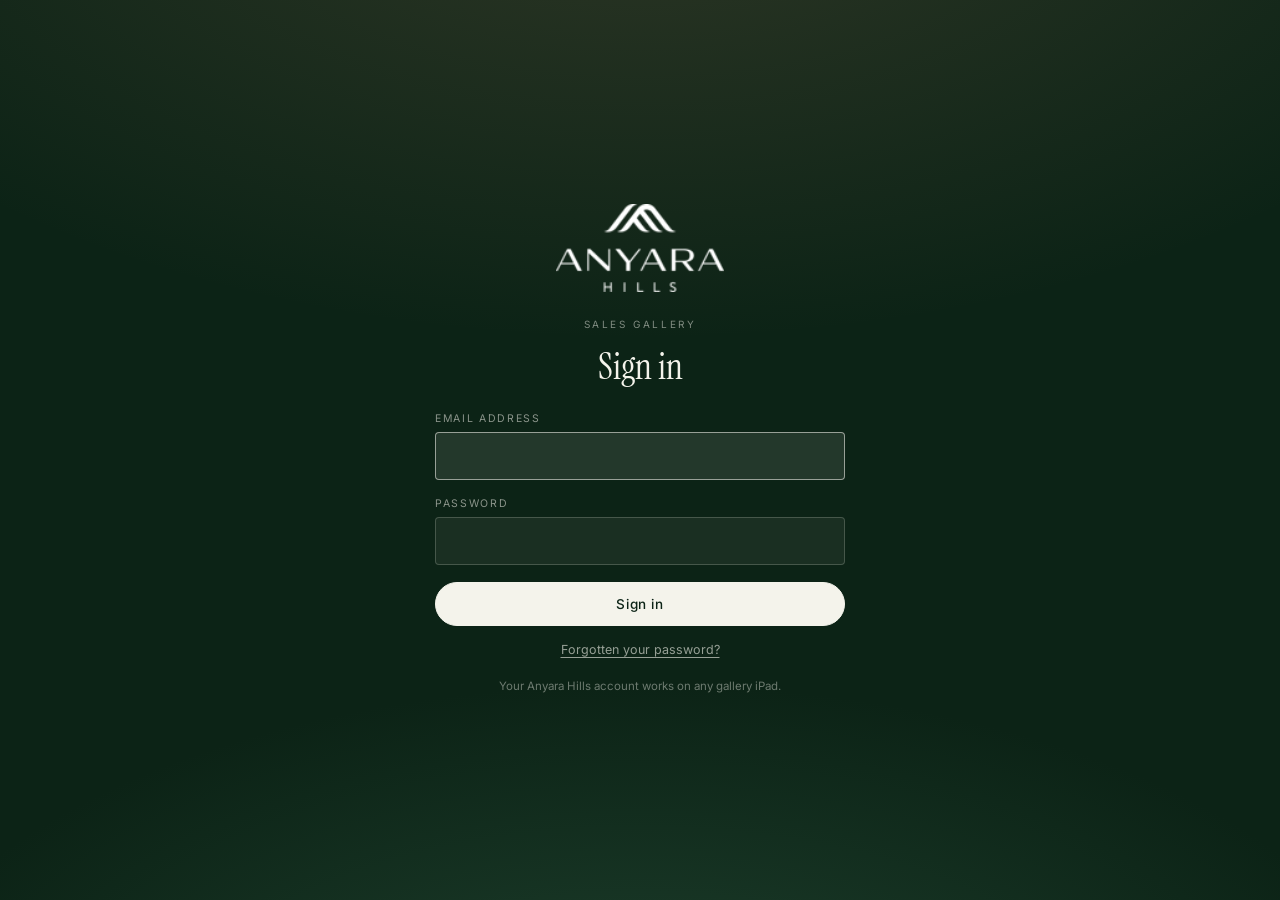
==== index.html @ 77718810 "Show which build an iPad is running, and make update checks bypass cache Diagnosing "the change didn" ====
<!DOCTYPE html>
<html lang="en">
<head>
<meta charset="utf-8">
<meta name="viewport" content="width=device-width, initial-scale=1, viewport-fit=cover, maximum-scale=1, user-scalable=no">
<title>Anyara Hills — Sales Proposal</title>
<meta name="apple-mobile-web-app-capable" content="yes">
<meta name="apple-mobile-web-app-status-bar-style" content="black-translucent">
<meta name="apple-mobile-web-app-title" content="Anyara Hills">
<meta name="theme-color" content="#0c2316">
<link rel="manifest" href="manifest.webmanifest">
<link rel="apple-touch-icon" href="assets/icon-180.png">
<link rel="preconnect" href="https://fonts.googleapis.com">
<link rel="preconnect" href="https://fonts.gstatic.com" crossorigin>
<link rel="stylesheet" href="https://fonts.googleapis.com/css2?family=Instrument+Serif:ital@0;1&family=Inter:wght@300;400;500;600;700&display=swap">
<link rel="stylesheet" href="styles.css">
</head>
<body>

<!-- ============ SIGN-IN GATE ============ -->
<div class="gate" id="gate" hidden>
  <div class="gate-wash"></div>

  <form class="gate-card" id="gateSignIn" novalidate>
    <img src="assets/logo-black.png" alt="Anyara Hills" class="gate-logo">
    <p class="gate-kicker">Sales Gallery</p>
    <h1 class="gate-title">Sign in</h1>
    <label>Email address
      <input type="email" id="gEmail" autocomplete="username" inputmode="email"
             autocapitalize="none" spellcheck="false" required>
    </label>
    <label>Password
      <input type="password" id="gPass" autocomplete="current-password" required>
    </label>
    <p class="gate-err" id="gErr" hidden></p>
    <p class="gate-note" id="gNote" hidden></p>
    <button class="btn btn-primary gate-btn" type="submit" id="gSubmit">Sign in</button>
    <button type="button" class="gate-link" id="gForgot" hidden>Forgot your password?</button>
    <p class="gate-fine" id="gateModeHint">First time on this iPad? Sign in with the default password
    your sales manager gave you — you'll be asked to set your own straight away.</p>
  </form>

  <form class="gate-card" id="gateChange" hidden novalidate>
    <img src="assets/logo-black.png" alt="Anyara Hills" class="gate-logo">
    <p class="gate-kicker">Sales Gallery</p>
    <h1 class="gate-title">Choose a password</h1>
    <p class="gate-lede" id="gChangeLede">Set your own before you continue.</p>
    <label>New password
      <input type="password" id="gNew" autocomplete="new-password" required>
    </label>
    <label>Confirm new password
      <input type="password" id="gConfirm" autocomplete="new-password" required>
    </label>
    <p class="gate-err" id="gChangeErr" hidden></p>
    <button class="btn btn-primary gate-btn" type="submit" id="gChangeSubmit">Save and continue</button>
    <p class="gate-fine">At least 8 characters, mixing two of: lower case, upper case, numbers,
    symbols. Not the default, not a common password, and not built from your email address.</p>
  </form>
</div>

<div id="app">

  <!-- ============ NAV RAIL ============ -->
  <nav id="rail" aria-label="Sections">
    <div class="rail-mark">
      <img src="assets/logo-black.png" alt="Anyara Hills" class="rail-logo">
    </div>
    <div class="rail-items" id="railItems"></div>
    <button class="rail-session" id="btnSession">Session</button>
  </nav>

  <!-- ============ STAGE ============ -->
  <main id="stage">

    <!-- ---------- COVER ---------- -->
    <section class="scene cover" data-scene="cover">
      <div class="cover-wash"></div>
      <div class="cover-inner">
        <img src="assets/logo-black.png" alt="Anyara Hills" class="cover-logo">
        <p class="cover-tag">For Those Who Live The Extraordinary</p>
        <div class="cover-rule"></div>
        <p class="cover-sub">A private hillside address shaped by nature,<br>architecture and refined long-term living.</p>

        <div class="cover-guest" id="coverGuest" hidden>
          <span class="cover-guest-label">Prepared for</span>
          <span class="cover-guest-name" id="coverGuestName"></span>
          <span class="cover-guest-meta" id="coverGuestMeta"></span>
        </div>

        <button class="btn btn-primary cover-cta" data-goto="estate">Begin the Presentation</button>
        <button class="btn btn-ghost cover-alt" id="btnOpenSession">Set up this visit</button>
      </div>
      <div class="cover-foot">KHK Land · Goldhill Fortune Sdn Bhd</div>
    </section>

    <!-- ---------- THE ESTATE ---------- -->
    <section class="scene" data-scene="estate">
      <header class="scene-head">
        <span class="eyebrow">01 — The Estate</span>
        <h1>Anyar <span class="amp">+</span> Ara</h1>
        <p class="lede">The union of <em>new</em> and <em>see</em> in Malay. A luxury homestead with a modern
        approach to countryside living — an authentic refuge, made only for the refined.</p>
      </header>
      <div class="scene-body">
        <div class="stat-row">
          <div class="stat"><span class="stat-n">584</span><span class="stat-l">acres of freehold masterplan</span></div>
          <div class="stat"><span class="stat-n">428</span><span class="stat-l">individually-titled one-acre lots</span></div>
          <div class="stat"><span class="stat-n">70<i>%</i></span><span class="stat-l">open space and greenery</span></div>
          <div class="stat"><span class="stat-n">35</span><span class="stat-l">acres of private lakes, parkland and open space</span></div>
        </div>
        <div class="split">
          <div class="panel">
            <h3>Set against 230 million years</h3>
            <p>Anyara Hills rests in the foothills of Banjaran Titiwangsa — a 230-million-year-old range
            beside the world's third-oldest rainforest. The land was formerly a palm oil plantation,
            now returned to a masterplanned private estate.</p>
            <ul class="ticks">
              <li>Private lakes and waterbodies across the estate</li>
              <li>8.2 km jogging track through the parkways</li>
              <li><strong>Street and garden lighting</strong> along every parkway, jogging path
                  and garden — the estate stays lit and walkable after dark</li>
            </ul>
          </div>
          <div class="panel panel-quote">
            <blockquote>Buyers become founding members of Malaysia's most exclusive private estate network,
            where ownership delivers land, lifestyle, and influential relationships.</blockquote>
            <cite>The Anyara Founders Circle</cite>
          </div>
        </div>
      </div>
    </section>

    <!-- ---------- LOCATION ---------- -->
    <section class="scene" data-scene="location">
      <header class="scene-head">
        <span class="eyebrow">02 — Location &amp; Access</span>
        <h1>Twenty minutes from the city.<br>An age away from it.</h1>
        <p class="lede">Jalan Sungai Lalang, Semenyih — Sungai Long East. About 30 km from KLCC,
        reached via the SILK Highway, EKVE and the new Bypass Road.</p>
      </header>
      <div class="scene-body">
        <div class="timeline timeline-single">
          <div class="tl-item tl-item-future">
            <span class="tl-k">From 2028</span>
            <span class="tl-v">~20 min</span>
            <span class="tl-d">to KLCC, once the 4.2 km Bypass Road opens</span>
          </div>
        </div>
        <div class="panel panel-note">
          <h3>The New Bypass Road</h3>
          <p>A 4.2 km link approved by the authorities and constructed by our own Group. The interchange
          from the SILK Highway sits just after the Sungai Long toll, near the Twin Palm project when
          approaching from Cheras. Estimated completion: end of 2028.</p>
        </div>
        <h3 class="sec-h">Within the vicinity</h3>
        <div class="amenity-grid">
          <div class="amenity">
            <span class="am-k">Healthcare</span>
            <ul class="near">
              <li>Sungai Long Specialist Hospital<em>19 min</em></li>
              <li>KPJ Kajang Specialist Hospital<em>20 min</em></li>
              <li>Columbia Asia Hospital Cheras<em>25 min</em></li>
            </ul>
          </div>
          <div class="amenity">
            <span class="am-k">Education</span>
            <ul class="near">
              <li>University of Nottingham Malaysia<em>15 min</em></li>
              <li>UTAR Sungai Long<em>20 min</em></li>
              <li>Tenby International School<em>21 min</em></li>
              <li>Rafflesia International &amp; Private School<em>43 min</em></li>
            </ul>
          </div>
          <div class="amenity">
            <span class="am-k">Recreation</span>
            <ul class="near">
              <li>Saujana Impian Golf &amp; Country Club<em>17 min</em></li>
              <li>Kajang Hill Golf Club<em>18 min</em></li>
              <li>Broga Hill<em>20–24 min</em></li>
            </ul>
          </div>
          <div class="amenity">
            <span class="am-k">Retail</span>
            <ul class="near">
              <li>Lotus's Semenyih<em>18 min</em></li>
              <li>Setia EcoHill Walk<em>20 min</em></li>
              <li>AEON Mall Cheras Selatan<em>24 min</em></li>
            </ul>
          </div>
        </div>
        <p class="fine">Drive times are estimates from the estate gate on current routes. Several
        improve once the Bypass Road opens — Saujana Impian and KPJ Kajang by about six minutes each.</p>
      </div>
    </section>

    <!-- ---------- THE LAND ---------- -->
    <section class="scene" data-scene="land">
      <header class="scene-head">
        <span class="eyebrow">03 — The Land</span>
        <h1>One acre. Freehold.<br>Individual title.</h1>
        <p class="lede">428 lots across 584 acres — 224 in Phases 1 and 2, 104 in Phase 3 and 100 in
        Phase 4. Freehold agricultural land held under individual title — the rarest form of ownership
        at this scale near Kuala Lumpur.</p>
      </header>
      <div class="scene-body">
        <div class="split">
          <div class="panel">
            <h3>What you may build</h3>
            <p>Under the National Land Code, an agricultural title permits building on up to
            <strong>20% of the land footprint</strong>.</p>
            <div class="calc-line">
              <span>43,560 sf</span><i>×</i><span>20%</span><i>=</i><strong>8,712 sf</strong>
            </div>
            <p class="fine">Buildable footprint on a standard one-acre lot.</p>
            <ul class="ticks">
              <li>Limited to one acre per individual name, or held in a company name</li>
              <li>Title may not be converted from Agricultural to Residential, as stated in the SPA</li>
              <li>Quit rent and assessment on agricultural land are substantially lower than residential</li>
            </ul>
          </div>
          <div class="panel">
            <h3>Infrastructure, ready</h3>
            <dl class="deflist">
              <dt>Electricity</dt><dd>Ready for connection from the feeder pillar. Apply to TNB for connection and meter — up to 100A 3-phase.</dd>
              <dt>Water</dt><dd>Ready for connection. Apply to Air Selangor for the meter.</dd>
              <dt>Sewerage</dt><dd>Purchaser installs their own septic tank.</dd>
              <dt>Roads &amp; drainage</dt><dd>Constructed by the Developer.</dd>
              <dt>Lighting</dt><dd>Street and garden lighting along parkways and jogging paths, installed by the Developer.</dd>
            </dl>
            <p class="fine">The land is naturally stable and required no soil treatment before
            building — a hillside that was sound to begin with.</p>
          </div>
        </div>
      </div>
    </section>

    <!-- ---------- SECURITY ---------- -->
    <section class="scene" data-scene="security">
      <header class="scene-head">
        <span class="eyebrow">04 — Security</span>
        <h1>Privacy, engineered.</h1>
        <p class="lede">Designed by GDSS Systems Sdn Bhd — consultants to Malaysia's first gated community,
        Sierramas, and to Desa Park City. GDSS has twice been appointed to upgrade KLCC car park and
        common area security.</p>
      </header>
      <div class="scene-body">
        <div class="feature-grid">
          <div class="feature"><span class="f-n">12 ft</span><p>Double security wall with electric fencing</p></div>
          <div class="feature"><span class="f-n">200+</span><p>CCTV cameras across the estate</p></div>
          <div class="feature"><span class="f-n">24 / 7</span><p>Armed guards at the main entrance, and patrolling</p></div>
          <div class="feature"><span class="f-n">3 + 1</span><p>A guardhouse for each phase, plus the main guardhouse</p></div>
          <div class="feature"><span class="f-n">Drone</span><p>Autonomous drone patrolling system</p></div>
          <div class="feature"><span class="f-n">VMS</span><p>Visitor management system, with QR verification at the gate</p></div>
        </div>
      </div>
    </section>

    <!-- ---------- LIFESTYLE HUB ---------- -->
    <section class="scene" data-scene="lifestyle">
      <header class="scene-head">
        <span class="eyebrow">05 — The Anyara Lifestyle Hub</span>
        <h1>Ten acres, at the centre of it.</h1>
        <p class="lede">A commercial lifestyle hub with a natural hot spring spa, restaurant and café,
        residents' lounge, event hall, gym, pools, a tennis court, a pickleball court and a children's
        playground. Estimated completion: end of 2027.</p>
      </header>
      <div class="scene-body">
        <div class="split">
          <div class="panel panel-accent">
            <h3>Exclusive to owners</h3>
            <ul class="ticks">
              <li>Residents' Lounge</li>
              <li>Meeting Room</li>
              <li>Games Room</li>
              <li>Reading Room</li>
            </ul>
          </div>
          <div class="panel">
            <h3>Shared with owners' guests</h3>
            <ul class="ticks">
              <li>Swimming Pool</li>
              <li>Kids' Pool</li>
              <li>Gym</li>
              <li>Tennis Court</li>
              <li>Pickleball Court</li>
              <li>Children's Playground</li>
            </ul>
            <p class="fine">The restaurant, wellness centre and event hall are open to owners'
            guests. The residents' lounge remains exclusive to owners.</p>
          </div>
        </div>
        <h3 class="sec-h">Bespoke services</h3>
        <div class="chip-row">
          <span class="chip">Private butler</span>
          <span class="chip">Chauffeur</span>
          <span class="chip">Private chef</span>
          <span class="chip">Housekeeping</span>
          <span class="chip">Gardening craftsmen</span>
          <span class="chip">Vellfire shuttle</span>
          <span class="chip">Natural hot spring spa</span>
          <span class="chip">Private helipad</span>
          <span class="chip">Spa pavilion</span>
        </div>
      </div>
    </section>

    <!-- ---------- OWNERSHIP ---------- -->
    <section class="scene" data-scene="ownership">
      <header class="scene-head">
        <span class="eyebrow">06 — Ownership</span>
        <h1>What ownership involves.</h1>
        <p class="lede">Clear, stated terms — the questions guests ask most often, answered plainly.</p>
      </header>
      <div class="scene-body">
        <div class="own-grid">
          <div class="own"><span class="own-k">Maintenance fee</span><span class="own-v">≈ RM 0.046 psf</span><p>Charged on lot size. Covers common-area landscaping, roads, drainage, street lighting, the lake, perimeter wall and security services.</p></div>
          <div class="own"><span class="own-k">Operator charge</span><span class="own-v">≈ RM 500 / month</span><p>For The Anyara Lifestyle Hub, payable monthly to the Developer.</p></div>
          <div class="own"><span class="own-k">Quit rent &amp; assessment</span><span class="own-v">&lt; RM 15,000</span><p>Total currently paid across the full 584 acres — agricultural rates sit far below residential.</p></div>
          <div class="own"><span class="own-k">Completion</span><span class="own-v">24 – 36 months</span><p>Expected completion and handover, as per the Sale and Purchase Agreement.</p></div>
        </div>
        <div class="panel panel-note">
          <h3>After sales, we stay involved</h3>
          <p>The Developer assists purchasers with the design, submission and construction of their dwelling;
          with the design, planting and maintenance of their farm or garden; and with housekeeping and butler
          services along the lines set out in the sales kit.</p>
        </div>
      </div>
    </section>

    <!-- ---------- DISCOVERY ---------- -->
    <section class="scene scene-tool" data-scene="discovery">
      <header class="scene-head">
        <span class="eyebrow">Advisor tool</span>
        <h1>Conversation</h1>
        <p class="lede">Pick one or two questions per stage. After they answer, go deeper before you move on.</p>
      </header>
      <div class="scene-body">
        <div class="disc-expanders">
          <span class="disc-exp-label">Expanders</span>
          <span>“That's interesting — could you tell me a little more?”</span>
          <span>“What makes you say that?”</span>
          <span>“That's a great point.” <i>(pause)</i> “Could you share a little more?”</span>
          <span>“I'd love to understand your perspective better.”</span>
        </div>
        <div id="discoveryStages"></div>
        <div class="panel notes-panel">
          <h3>Notes from this visit</h3>
          <textarea id="visitNotes" rows="5" placeholder="What matters to them — privacy, family, legacy, the view. Capture it in their words."></textarea>
          <p class="fine">Saved automatically on this iPad.</p>
        </div>
      </div>
    </section>

    <!-- ---------- PROPOSAL BUILDER ---------- -->
    <section class="scene scene-tool" data-scene="builder">
      <header class="scene-head">
        <span class="eyebrow">Advisor tool</span>
        <h1>Build the proposal</h1>
        <p class="lede">Enter the lot and the terms in force today. Everything else is calculated.</p>
      </header>
      <div class="scene-body">
        <div class="warn">
          <strong>Confirm before you quote.</strong> Package figures change. Always verify the current
          entitlement, rate and margin of finance with your sales manager before presenting them to a guest.
        </div>

        <div class="form-grid">
          <fieldset class="fs">
            <legend>The guest</legend>
            <label>Prepared for<input type="text" id="fGuest" placeholder="Guest name"></label>
            <label>Anyara Hills Advisor<input type="text" id="fAdvisor" placeholder="Your name"></label>
            <label>Date of visit<input type="date" id="fDate"></label>
          </fieldset>

          <fieldset class="fs">
            <legend>The lot</legend>
            <label class="lot-pick" id="lotPickWrap" hidden>Choose a lot
              <select id="fLotPick">
                <option value="">— type the figures manually —</option>
              </select>
            </label>
            <p class="lot-status" id="lotStatus" hidden></p>
            <label>Lot number<input type="text" id="fLot" placeholder="e.g. 036"></label>
            <!-- text + inputmode, not type=number: a number field cannot display
                 thousand separators. app.js formats these on blur. -->
            <label>Land size (sf)<input type="text" id="fSf" inputmode="decimal" class="js-num" placeholder="43,953"></label>
            <label class="ro">Land size (acres)<output id="oAcres">—</output></label>
          </fieldset>

          <fieldset class="fs">
            <legend>Pricing</legend>
            <label>List price (RM)<input type="text" id="fList" inputmode="decimal" class="js-num" placeholder="6,043,750"></label>
            <label>Anyara Privilege Entitlement (RM)<input type="text" id="fPrivilege" inputmode="decimal" class="js-num" placeholder="1,808,750"></label>
            <label class="ro">Nett SPA price<output id="oNett">—</output></label>
            <label class="ro">Nett price psf<output id="oPsf">—</output></label>
          </fieldset>

          <fieldset class="fs">
            <legend>Bank financing illustration</legend>
            <label>Margin of finance (%)<input type="number" id="fMof" inputmode="decimal" value="60" step="1"></label>
            <label>Interest rate (% p.a.)<input type="number" id="fRate" inputmode="decimal" value="3.5" step="0.05"></label>
            <label>Tenure (years)<input type="number" id="fTenure" inputmode="numeric" value="30" step="1"></label>
            <label class="ro">Loan quantum<output id="oLoan">—</output></label>
            <label class="ro">Down payment<output id="oDown">—</output></label>
            <label class="ro accent">Indicative monthly instalment<output id="oMonthly">—</output></label>
          </fieldset>

          <fieldset class="fs fs-wide">
            <legend>Sanctuary privileges</legend>
            <div id="privRows"></div>
            <button type="button" class="btn btn-ghost btn-sm" id="btnAddPriv">+ Add a privilege</button>
          </fieldset>

          <fieldset class="fs fs-wide">
            <legend>Validity</legend>
            <label class="inline-lab">Valid for
              <input type="number" id="fValidWeeks" value="2" min="1" step="1" class="tiny"> weeks from the date of visit
            </label>
            <label class="ro">Expires<output id="oExpiry">—</output></label>
          </fieldset>
        </div>

        <div class="builder-actions">
          <button class="btn btn-primary" data-goto="proposal">Present the Proposal</button>
          <button class="btn btn-ghost" id="btnClearLot">Clear lot &amp; pricing</button>
        </div>
      </div>
    </section>

    <!-- ---------- PROPOSAL ---------- -->
    <section class="scene scene-proposal" data-scene="proposal">
      <div class="proposal-toolbar no-print">
        <button class="btn btn-ghost btn-sm" data-goto="builder">← Edit</button>
        <button class="btn btn-primary btn-sm" id="btnPrint">Print / Save as PDF</button>
      </div>

      <article class="doc" id="proposalDoc">
        <header class="doc-head">
          <img src="assets/logo-black.png" alt="Anyara Hills" class="doc-logo">
          <p class="doc-kicker">P R I V A T E &nbsp; S A N C T U A R Y</p>
          <h1 class="doc-title">Sales Package Proposal</h1>
          <p class="doc-sub">Prepared exclusively for your consideration</p>
        </header>

        <section class="doc-block">
          <h2>Prepared for</h2>
          <table class="doc-table doc-table-kv">
            <tbody>
              <tr><th>Name</th><td id="pGuest">—</td></tr>
              <tr><th>Your Anyara Hills Advisor</th><td id="pAdvisor">—</td></tr>
              <tr><th>Date of Visit</th><td id="pDate">—</td></tr>
            </tbody>
          </table>
        </section>

        <section class="doc-block">
          <h2>Your lot &amp; pricing</h2>
          <table class="doc-table doc-table-kv">
            <tbody>
              <tr><th>Lot No.</th><td id="pLot">—</td></tr>
              <tr><th>Land Size</th><td id="pSize">—</td></tr>
              <tr><th>List Price</th><td id="pList">—</td></tr>
              <tr class="is-credit"><th>Anyara Privilege Entitlement</th><td id="pPriv">—</td></tr>
              <tr class="is-total"><th>Nett SPA Price</th><td id="pNett">—</td></tr>
              <tr><th>Nett Price (PSF)</th><td id="pPsf">—</td></tr>
            </tbody>
          </table>
        </section>

        <section class="doc-block">
          <h2>Your sanctuary privileges</h2>
          <table class="doc-table">
            <thead><tr><th>Privilege</th><th>Detail</th><th class="ta-r">Value</th></tr></thead>
            <tbody id="pPrivBody"></tbody>
          </table>
          <p class="doc-fine">* Terms and conditions apply. The stated maintenance value is the total
          waived cost across the full 10-year period, based on the maintenance and operator charges
          applicable to this lot.</p>
        </section>

        <section class="doc-block">
          <h2>Your payment options</h2>
          <p class="doc-lead">We recommend structuring your purchase through panel bank financing for the greatest flexibility.</p>
          <table class="doc-table">
            <thead><tr><th>Option</th><th>Structure</th><th class="ta-r">Nett Price</th></tr></thead>
            <tbody>
              <tr><td>1. Standard Terms</td><td>Payment per the standard Sale and Purchase Agreement schedule</td><td class="ta-r" id="pOpt1">—</td></tr>
              <tr><td>2. Bank Financing</td><td>Financed via our panel banks, subject to your eligibility and bank approval</td><td class="ta-r" id="pOpt2">—</td></tr>
            </tbody>
          </table>
          <p class="doc-fine">Additional payment structures may be available on request. Please speak with your Anyara Hills Advisor.</p>

          <h3 class="doc-h3">Indicative monthly instalment (bank financing)</h3>
          <table class="doc-table doc-table-kv">
            <tbody>
              <tr><th id="pLoanLabel">Loan Quantum</th><td id="pLoan">—</td></tr>
              <tr><th id="pDownLabel">Down Payment</th><td id="pDown">—</td></tr>
              <tr><th>Interest Rate</th><td id="pRate">—</td></tr>
              <tr><th>Loan Tenure</th><td id="pTenure">—</td></tr>
              <tr class="is-total"><th>Indicative Monthly Instalment</th><td id="pMonthly">—</td></tr>
            </tbody>
          </table>
          <p class="doc-fine">This illustration is indicative only, based on a standard amortising schedule. Your
          actual margin of finance, interest rate and approved loan quantum will be subject to your credit
          assessment and approval by the respective panel bank.</p>
        </section>

        <section class="doc-block doc-validity">
          <h2>Proposal validity</h2>
          <p id="pValidity">—</p>
        </section>

        <footer class="doc-foot">
          <div>
            <strong>Anyara Hills</strong><br>
            KHK Land, Ground Floor, Tower 1, Avenue 3, The Horizon,<br>
            Bangsar South, No 8 Jalan Kerinchi, 59200 Kuala Lumpur
          </div>
          <div class="ta-r">
            <span id="pAdvisorName"></span>
            <span id="pAdvisorPhone"></span>
            anyarahills.com<br>
            <span class="doc-dev">Developed by KHK Land, under Goldhill Fortune Sdn Bhd</span>
          </div>
        </footer>
      </article>
    </section>

    <!-- ---------- FAQ ---------- -->
    <section class="scene scene-tool" data-scene="faq">
      <header class="scene-head">
        <span class="eyebrow">Advisor reference</span>
        <h1>Questions</h1>
        <p class="lede">Never guess at figures. If it isn't here, confirm and follow up.</p>
      </header>
      <div class="scene-body">
        <input type="search" id="faqSearch" class="faq-search" placeholder="Search — tenure, security, maintenance, hub…">
        <div id="faqList"></div>
        <div class="panel panel-note">
          <h3>When they ask, in the room</h3>
          <dl class="qa" id="qaList"></dl>
        </div>
      </div>
    </section>

  </main>
</div>

<!-- ============ SESSION SHEET ============ -->
<div class="sheet-scrim" id="sheetScrim" hidden></div>
<aside class="sheet" id="sheet" hidden aria-label="Visit session">
  <h2>This visit</h2>
  <label>Guest name<input type="text" id="sGuest" placeholder="Guest name"></label>
  <label>Advisor<input type="text" id="sAdvisor" placeholder="Your name"></label>
  <label>Date of visit<input type="date" id="sDate"></label>
  <div class="sheet-actions">
    <button class="btn btn-primary" id="btnSheetDone">Done</button>
    <button class="btn btn-danger-ghost" id="btnNewVisit">Start a new visit</button>
  </div>
  <p class="fine">Everything is stored on this iPad only. Starting a new visit clears the guest,
  the notes and the lot pricing.</p>

  <div class="sheet-account">
    <span class="sheet-account-k">Signed in as</span>
    <span class="sheet-account-v" id="sessionWho">—</span>
    <label class="sheet-phone" id="sPhoneWrap" hidden>Your contact number
      <input type="tel" id="sPhone" inputmode="tel" placeholder="+60 12 345 6789">
    </label>
    <p class="fine" id="sPhoneNote" hidden>Printed on the proposals you produce, in place of the
    gallery number. Saved to your account, so it follows you to any iPad.</p>
    <button class="btn btn-ghost btn-sm" id="btnSignOut" hidden>Sign out</button>
    <p class="sheet-version">App version <span id="appVersion">checking…</span></p>
  </div>
</aside>

<script src="vendor/supabase.js"></script>
<script src="config.js"></script>
<script src="lots.js"></script>
<script src="data.js"></script>
<script src="auth.js"></script>
<script src="app.js"></script>
</body>
</html>
---- styles.css ----
/* ==========================================================================
   Anyara Hills — Sales Proposal
   Palette and type per the Anyara Hills Brand Guidelines:
   Hillside Green #0c2316 · Estate Ivory #f4f3eb · Instrument Serif + Inter
   ========================================================================== */

:root{
  --green:#0c2316;
  --green-2:#163524;
  --green-3:#28503a;
  --ivory:#f4f3eb;
  --ivory-2:#eae8dc;
  --sand:#c9c0ac;
  --stone:#8c8674;
  --clay:#a2795a;
  --ink:#1a1a17;
  --line:rgba(12,35,22,.14);
  --line-soft:rgba(12,35,22,.08);
  --rail-w:104px;
  --serif:"Instrument Serif",Georgia,"Times New Roman",serif;
  --sans:"Inter",-apple-system,BlinkMacSystemFont,"Segoe UI",Helvetica,Arial,sans-serif;
  --ease:cubic-bezier(.4,.14,.3,1);
}

*{box-sizing:border-box}
html,body{height:100%;margin:0;padding:0}
html{-webkit-text-size-adjust:100%}
body{
  font-family:var(--sans);
  font-weight:400;
  color:var(--ink);
  background:var(--ivory);
  -webkit-font-smoothing:antialiased;
  overscroll-behavior:none;
}
img{max-width:100%;display:block}
[hidden]{display:none!important}
button{font:inherit;color:inherit}

/* ---------- shell ---------- */
#app{
  display:flex;
  height:100vh;
  height:100dvh;
  overflow:hidden;
}

/* ---------- nav rail ---------- */
#rail{
  width:var(--rail-w);
  flex:0 0 var(--rail-w);
  background:var(--green);
  color:var(--ivory);
  display:flex;
  flex-direction:column;
  align-items:center;
  padding:22px 10px calc(18px + env(safe-area-inset-bottom));
  padding-left:calc(10px + env(safe-area-inset-left));
  gap:14px;
}
.rail-mark{padding:4px 0 12px}
.rail-logo{width:52px;filter:brightness(0) invert(1);opacity:.94}
.rail-items{
  flex:1;
  width:100%;
  display:flex;
  flex-direction:column;
  gap:2px;
  overflow-y:auto;
  scrollbar-width:none;
}
.rail-items::-webkit-scrollbar{display:none}
.rail-btn{
  appearance:none;border:0;background:transparent;
  width:100%;padding:9px 6px;border-radius:9px;
  display:flex;flex-direction:column;align-items:center;gap:3px;
  color:rgba(244,243,235,.52);
  cursor:pointer;
  transition:background .18s var(--ease),color .18s var(--ease);
  -webkit-tap-highlight-color:transparent;
}
.rail-btn .rb-num{
  font-size:9px;letter-spacing:.14em;font-weight:500;
  font-variant-numeric:tabular-nums;opacity:.75;min-height:11px;
}
.rail-btn .rb-lab{font-size:11.5px;letter-spacing:.03em;font-weight:500}
.rail-btn:hover{color:rgba(244,243,235,.85)}
.rail-btn.is-active{background:rgba(244,243,235,.11);color:var(--ivory)}
.rail-btn.is-tool .rb-lab{font-style:italic;font-family:var(--serif);font-size:14px;letter-spacing:.02em}
.rail-sep{height:1px;background:rgba(244,243,235,.16);margin:9px 12px}
.rail-session{
  appearance:none;border:1px solid rgba(244,243,235,.26);background:transparent;
  color:rgba(244,243,235,.8);border-radius:999px;
  padding:7px 13px;font-size:11px;letter-spacing:.08em;text-transform:uppercase;
  cursor:pointer;transition:background .18s var(--ease);
}
.rail-session:hover{background:rgba(244,243,235,.1)}

/* ---------- stage ---------- */
#stage{
  flex:1;
  position:relative;
  overflow:hidden;
  background:var(--ivory);
}
.scene{
  position:absolute;inset:0;
  overflow-y:auto;
  -webkit-overflow-scrolling:touch;
  padding:clamp(38px,5.4vh,62px) clamp(40px,5vw,84px) 76px;
  padding-right:calc(clamp(40px,5vw,84px) + env(safe-area-inset-right));
  opacity:0;visibility:hidden;
  transform:translateY(12px);
  transition:opacity .42s var(--ease),transform .42s var(--ease),visibility .42s;
}
.scene.is-active{opacity:1;visibility:visible;transform:none}

/* ---------- type ---------- */
.eyebrow{
  display:block;
  font-size:11px;letter-spacing:.2em;text-transform:uppercase;
  font-weight:500;color:var(--stone);margin-bottom:16px;
}
.scene-head h1{
  font-family:var(--serif);
  font-weight:400;
  font-size:clamp(40px,5.4vw,68px);
  line-height:1.04;
  letter-spacing:-.012em;
  margin:0 0 18px;
  color:var(--green);
}
.scene-head h1 .amp{color:var(--clay);font-style:italic}
.lede{
  font-size:clamp(15.5px,1.55vw,18px);
  line-height:1.62;
  font-weight:300;
  color:#3d443c;
  max-width:62ch;
  margin:0;
}
.lede em{font-family:var(--serif);font-style:italic;font-size:1.1em;color:var(--green)}
.scene-head{max-width:1080px;margin-bottom:clamp(30px,4.4vh,50px)}
.scene-body{max-width:1180px}
.sec-h{
  font-family:var(--serif);font-weight:400;
  font-size:26px;color:var(--green);
  margin:44px 0 18px;
}
h3{font-family:var(--serif);font-weight:400;font-size:22px;color:var(--green);margin:0 0 12px;letter-spacing:-.005em}
p{margin:0 0 14px;line-height:1.66}
.fine{font-size:12.5px;color:var(--stone);line-height:1.6;margin:10px 0 0}

/* ---------- cover ---------- */
.cover{
  display:flex;flex-direction:column;
  align-items:center;justify-content:center;
  text-align:center;
  background:var(--green);
  padding:0;
}
.cover-wash{
  position:absolute;inset:0;
  background:
    radial-gradient(120% 90% at 50% -18%,rgba(162,121,90,.24),transparent 62%),
    radial-gradient(100% 70% at 50% 118%,rgba(40,80,58,.65),transparent 60%);
  pointer-events:none;
}
.cover-inner{position:relative;padding:0 40px;max-width:640px}
.cover-logo{
  width:min(238px,44vw);margin:0 auto 30px;
  filter:brightness(0) invert(1);
}
.cover-tag{
  font-family:var(--serif);font-style:italic;
  font-size:clamp(21px,2.5vw,29px);
  color:var(--ivory);margin:0 0 22px;letter-spacing:.005em;
}
.cover-rule{width:52px;height:1px;background:rgba(244,243,235,.42);margin:0 auto 22px}
.cover-sub{
  font-size:14.5px;font-weight:300;line-height:1.8;
  color:rgba(244,243,235,.7);margin:0 0 38px;
}
.cover-guest{
  display:flex;flex-direction:column;gap:5px;
  padding:20px 26px;margin:0 auto 32px;
  border:1px solid rgba(244,243,235,.2);
  border-radius:3px;
  max-width:400px;
}
.cover-guest-label{font-size:10px;letter-spacing:.22em;text-transform:uppercase;color:rgba(244,243,235,.5)}
.cover-guest-name{font-family:var(--serif);font-size:27px;color:var(--ivory);line-height:1.2}
.cover-guest-meta{font-size:12px;color:rgba(244,243,235,.55)}
.cover-cta{margin-bottom:12px}
.cover-alt{display:block;margin:0 auto}
.cover-foot{
  position:absolute;bottom:calc(24px + env(safe-area-inset-bottom));
  font-size:10.5px;letter-spacing:.2em;text-transform:uppercase;
  color:rgba(244,243,235,.36);
}

/* ---------- buttons ---------- */
.btn{
  appearance:none;cursor:pointer;
  border-radius:999px;
  padding:13px 30px;
  font-size:13.5px;font-weight:500;letter-spacing:.045em;
  transition:background .2s var(--ease),color .2s var(--ease),border-color .2s var(--ease);
  -webkit-tap-highlight-color:transparent;
}
.btn-primary{background:var(--ivory);color:var(--green);border:1px solid var(--ivory)}
.btn-primary:hover{background:#fff;border-color:#fff}
.btn-ghost{background:transparent;color:inherit;border:1px solid currentColor;opacity:.72}
.btn-ghost:hover{opacity:1}
.btn-sm{padding:9px 20px;font-size:12.5px}
.btn-danger-ghost{background:transparent;border:1px solid rgba(150,60,45,.4);color:#8c3b2c;border-radius:999px;padding:13px 24px;font-size:13px;cursor:pointer}
.btn-danger-ghost:hover{background:rgba(150,60,45,.07)}
/* on ivory scenes the primary button inverts */
.scene:not(.cover) .btn-primary{background:var(--green);color:var(--ivory);border-color:var(--green)}
.scene:not(.cover) .btn-primary:hover{background:var(--green-2);border-color:var(--green-2)}
.scene:not(.cover) .btn-ghost{color:var(--green)}

/* ---------- stats ---------- */
.stat-row{
  display:grid;grid-template-columns:repeat(4,1fr);
  gap:1px;background:var(--line);
  border-top:1px solid var(--line);border-bottom:1px solid var(--line);
  margin-bottom:38px;
}
.stat{background:var(--ivory);padding:24px 20px 26px;display:flex;flex-direction:column;gap:7px}
.stat-n{
  font-family:var(--serif);font-size:clamp(38px,4.4vw,54px);
  line-height:1;color:var(--green);
}
.stat-n i{font-style:normal;font-size:.5em;vertical-align:.42em;margin-left:1px;color:var(--stone)}
.stat-l{font-size:12.5px;line-height:1.5;color:var(--stone);max-width:20ch}

/* ---------- panels ---------- */
.split{display:grid;grid-template-columns:1fr 1fr;gap:22px}
.panel{
  background:#fbfaf5;
  border:1px solid var(--line-soft);
  border-radius:4px;
  padding:28px 30px 30px;
}
.panel p{font-size:14.5px;color:#454b44}
.panel-quote{
  background:var(--green);border-color:var(--green);
  display:flex;flex-direction:column;justify-content:center;
}
.panel-quote blockquote{
  margin:0 0 18px;
  font-family:var(--serif);font-style:italic;
  font-size:clamp(20px,2.15vw,26px);line-height:1.42;
  color:var(--ivory);
}
.panel-quote cite{
  font-style:normal;font-size:10.5px;letter-spacing:.2em;
  text-transform:uppercase;color:rgba(244,243,235,.55);
}
.panel-accent{background:var(--green);border-color:var(--green)}
.panel-accent h3{color:var(--ivory)}
.panel-accent .ticks li{color:rgba(244,243,235,.86)}
.panel-accent .ticks li::before{color:var(--sand)}
.panel-note{background:#fbfaf5;border-left:2px solid var(--clay);margin-top:26px}

.ticks{list-style:none;margin:14px 0 0;padding:0}
.ticks li{
  position:relative;padding-left:20px;margin-bottom:9px;
  font-size:14px;line-height:1.55;color:#454b44;
}
.ticks li::before{
  content:"—";position:absolute;left:0;color:var(--clay);
}
.deflist{margin:14px 0 0}
.deflist dt{font-size:11px;letter-spacing:.14em;text-transform:uppercase;color:var(--green);font-weight:600;margin-top:14px}
.deflist dt:first-child{margin-top:0}
.deflist dd{margin:4px 0 0;font-size:13.5px;line-height:1.55;color:#4c524b}

.calc-line{
  display:flex;align-items:baseline;gap:11px;flex-wrap:wrap;
  padding:16px 0;margin:8px 0 0;
  border-top:1px solid var(--line-soft);border-bottom:1px solid var(--line-soft);
  font-family:var(--serif);font-size:24px;color:var(--green);
}
.calc-line i{font-style:normal;color:var(--stone);font-size:17px}
.calc-line strong{font-weight:400;color:var(--clay)}

/* ---------- timeline ---------- */
.timeline{display:flex;align-items:stretch;gap:0;margin-bottom:8px;flex-wrap:wrap}
/* a lone card sits left at its natural width rather than stretching the row */
.timeline-single{justify-content:flex-start}
.timeline-single .tl-item{flex:0 1 auto;min-width:0;max-width:440px}
.tl-item{
  flex:1;min-width:220px;
  border:1px solid var(--line);border-radius:4px;
  padding:24px 26px;display:flex;flex-direction:column;gap:6px;
}
.tl-item-future{background:var(--green);border-color:var(--green)}
.tl-k{font-size:10.5px;letter-spacing:.2em;text-transform:uppercase;color:var(--stone)}
.tl-item-future .tl-k{color:var(--sand)}
.tl-v{font-family:var(--serif);font-size:clamp(30px,3.6vw,42px);line-height:1;color:var(--green)}
.tl-item-future .tl-v{color:var(--ivory)}
.tl-d{font-size:13px;color:var(--stone);line-height:1.5}
.tl-item-future .tl-d{color:rgba(244,243,235,.66)}
.tl-arrow{
  align-self:center;width:44px;height:1px;background:var(--line);
  position:relative;flex:0 0 44px;
}
.tl-arrow::after{
  content:"";position:absolute;right:0;top:-3px;
  border-left:6px solid var(--sand);border-top:3.5px solid transparent;border-bottom:3.5px solid transparent;
}

/* ---------- amenities ---------- */
.amenity-grid{display:grid;grid-template-columns:repeat(2,1fr);gap:1px;background:var(--line);border:1px solid var(--line);border-radius:4px;overflow:hidden}
.amenity{background:var(--ivory);padding:22px 24px}
.am-k{display:block;font-size:10.5px;letter-spacing:.18em;text-transform:uppercase;color:var(--clay);margin-bottom:8px;font-weight:600}
.amenity p{font-size:13.5px;line-height:1.6;color:#4c524b;margin:0}

/* ---------- feature grid ---------- */
.feature-grid{display:grid;grid-template-columns:repeat(3,1fr);gap:1px;background:var(--line);border:1px solid var(--line);border-radius:4px;overflow:hidden}
.feature{background:var(--ivory);padding:28px 26px 30px;display:flex;flex-direction:column;gap:10px}
.f-n{font-family:var(--serif);font-size:clamp(30px,3.4vw,42px);line-height:1;color:var(--green)}
.feature p{font-size:13.5px;line-height:1.55;color:var(--stone);margin:0}

/* ---------- chips ---------- */
.chip-row{display:flex;flex-wrap:wrap;gap:9px}
.chip{
  border:1px solid var(--line);border-radius:999px;
  padding:9px 18px;font-size:13px;color:var(--green);background:#fbfaf5;
}

/* ---------- ownership ---------- */
.own-grid{display:grid;grid-template-columns:repeat(2,1fr);gap:20px}
.own{border:1px solid var(--line);border-radius:4px;padding:24px 26px;background:#fbfaf5}
.own-k{display:block;font-size:10.5px;letter-spacing:.18em;text-transform:uppercase;color:var(--stone);margin-bottom:8px}
.own-v{display:block;font-family:var(--serif);font-size:30px;color:var(--green);line-height:1;margin-bottom:12px}
.own p{font-size:13.5px;line-height:1.6;color:#4c524b;margin:0}

/* ---------- discovery ---------- */
.disc-expanders{
  display:flex;flex-wrap:wrap;gap:10px;align-items:center;
  padding:16px 20px;margin-bottom:28px;
  background:var(--green);border-radius:4px;
  font-size:13px;color:rgba(244,243,235,.8);font-style:italic;
  font-family:var(--serif);font-size:15px;
}
.disc-exp-label{
  font-family:var(--sans);font-style:normal;font-size:10px;
  letter-spacing:.2em;text-transform:uppercase;color:var(--sand);
  margin-right:4px;
}
.disc-expanders span:not(.disc-exp-label){padding-right:14px;border-right:1px solid rgba(244,243,235,.2)}
.disc-expanders span:last-child{border-right:0}
.disc-expanders i{color:var(--sand);font-size:12px;font-family:var(--sans)}

.disc-stage{margin-bottom:26px}
.disc-stage-h{
  display:flex;align-items:baseline;gap:14px;flex-wrap:wrap;
  padding-bottom:9px;margin-bottom:13px;border-bottom:1px solid var(--line);
}
.disc-stage-h b{font-family:var(--serif);font-weight:400;font-size:20px;color:var(--green)}
.disc-stage-h span{font-size:12.5px;color:var(--stone);font-style:italic}
.disc-q{
  display:flex;gap:13px;align-items:flex-start;
  padding:11px 15px;border-radius:4px;cursor:pointer;
  transition:background .16s var(--ease);
  -webkit-tap-highlight-color:transparent;
}
.disc-q:hover{background:#f0eee2}
.disc-q.is-used{background:rgba(40,80,58,.07)}
.disc-q .dq-box{
  flex:0 0 15px;width:15px;height:15px;margin-top:3px;
  border:1px solid var(--sand);border-radius:2px;
  display:flex;align-items:center;justify-content:center;
  font-size:10px;color:transparent;
}
.disc-q.is-used .dq-box{background:var(--green);border-color:var(--green);color:var(--ivory)}
.disc-q p{margin:0;font-size:14.5px;line-height:1.55;color:#3d443c}
.disc-q.is-used p{color:var(--stone)}

.notes-panel{margin-top:34px}
.notes-panel textarea{
  width:100%;border:1px solid var(--line);border-radius:4px;
  padding:14px 16px;font-family:var(--sans);font-size:14.5px;line-height:1.6;
  color:var(--ink);background:var(--ivory);resize:vertical;
}
.notes-panel textarea:focus{outline:none;border-color:var(--green-3)}

/* ---------- builder form ---------- */
.warn{
  background:rgba(162,121,90,.1);
  border-left:2px solid var(--clay);
  padding:15px 20px;border-radius:0 4px 4px 0;
  font-size:13.5px;line-height:1.6;color:#5a4636;margin-bottom:28px;
}
.warn strong{color:#3f2f22}
/* minmax(0,1fr) not 1fr: a bare 1fr track keeps an automatic min-content floor,
   which long uppercase labels push past the container width */
.form-grid{display:grid;grid-template-columns:repeat(2,minmax(0,1fr));gap:20px}
.form-grid>*,.fs label,.priv-row>*{min-width:0}
.fs{
  border:1px solid var(--line);border-radius:4px;
  padding:8px 24px 24px;margin:0;background:#fbfaf5;
  /* fieldset carries a UA min-inline-size:min-content that min-width:0 cannot undo */
  min-width:0;min-inline-size:0;
}
.fs-wide{grid-column:1 / -1}
.fs legend{
  font-size:10.5px;letter-spacing:.2em;text-transform:uppercase;
  color:var(--clay);font-weight:600;padding:0 8px;
}
.fs label{
  display:flex;flex-direction:column;gap:6px;margin-top:16px;
  font-size:11.5px;letter-spacing:.1em;text-transform:uppercase;color:var(--stone);
}
.fs input,.fs output{
  width:100%;min-width:0;
  font-family:var(--sans);font-size:16px;font-weight:400;
  color:var(--ink);letter-spacing:normal;text-transform:none;
  border:0;border-bottom:1px solid var(--line);
  background:transparent;padding:7px 2px;border-radius:0;
  -webkit-appearance:none;appearance:none;
}
.fs input:focus{outline:none;border-bottom-color:var(--green-3);border-bottom-width:1.5px}
.fs label.ro output{
  border-bottom-style:dotted;color:var(--green);
  font-family:var(--serif);font-size:22px;padding-top:4px;
}
.fs label.ro.accent output{color:var(--clay);font-size:27px}
.fs .inline-lab{
  flex-direction:row;align-items:baseline;gap:8px;
  text-transform:none;letter-spacing:normal;font-size:14.5px;color:#454b44;
}
.fs input.tiny{width:64px;text-align:center;font-size:16px}

/* ---------- lot picker ---------- */
.fs select{
  width:100%;min-width:0;
  font-family:var(--sans);font-size:16px;color:var(--ink);
  text-transform:none;letter-spacing:normal;
  border:0;border-bottom:1px solid var(--line);
  background:transparent;padding:7px 2px;border-radius:0;
  -webkit-appearance:none;appearance:none;
}
.fs select:focus{outline:none;border-bottom-color:var(--green-3);border-bottom-width:1.5px}
.lot-status{
  font-size:11.5px;color:var(--stone);margin:9px 0 0;line-height:1.5;
}
.lot-status.is-stale{color:var(--clay)}

.priv-row{display:grid;grid-template-columns:minmax(0,1fr) minmax(0,1.7fr) minmax(0,.8fr) 34px;gap:12px;align-items:end;margin-top:16px}
.priv-row label{margin-top:0}
.priv-del{
  appearance:none;border:1px solid var(--line);background:transparent;
  border-radius:4px;height:36px;cursor:pointer;color:var(--stone);font-size:16px;line-height:1;
}
.priv-del:hover{border-color:#8c3b2c;color:#8c3b2c}
.builder-actions{display:flex;gap:12px;margin-top:30px;flex-wrap:wrap}

/* ---------- FAQ ---------- */
.faq-search{
  width:100%;max-width:560px;
  border:1px solid var(--line);border-radius:999px;
  padding:13px 22px;font-family:var(--sans);font-size:15px;
  background:#fbfaf5;color:var(--ink);margin-bottom:26px;
  -webkit-appearance:none;appearance:none;
}
.faq-search:focus{outline:none;border-color:var(--green-3)}
.faq-cat{
  font-size:10.5px;letter-spacing:.2em;text-transform:uppercase;
  color:var(--clay);font-weight:600;margin:30px 0 10px;
  padding-bottom:8px;border-bottom:1px solid var(--line);
}
.faq-item{border-bottom:1px solid var(--line-soft)}
.faq-q{
  width:100%;text-align:left;appearance:none;border:0;background:transparent;
  padding:15px 34px 15px 0;cursor:pointer;position:relative;
  font-size:15px;font-weight:500;color:var(--green);line-height:1.5;
  -webkit-tap-highlight-color:transparent;
}
.faq-q::after{
  content:"+";position:absolute;right:6px;top:50%;transform:translateY(-50%);
  color:var(--sand);font-size:19px;font-weight:300;
}
.faq-item.is-open .faq-q::after{content:"–"}
.faq-a{
  display:none;padding:0 40px 18px 0;
  font-size:14.5px;line-height:1.68;color:#4c524b;
}
.faq-item.is-open .faq-a{display:block}
.faq-empty{padding:24px 0;color:var(--stone);font-style:italic}

.qa{margin:12px 0 0}
.qa dt{font-family:var(--serif);font-size:17px;color:var(--green);margin-top:18px}
.qa dt:first-child{margin-top:0}
.qa dd{margin:6px 0 0;padding-left:16px;border-left:2px solid var(--sand);font-size:14px;line-height:1.6;color:#4c524b}

/* ---------- proposal document ---------- */
.scene-proposal{background:#e6e4d8;padding-top:0;padding-left:0;padding-right:0}
.proposal-toolbar{
  position:sticky;top:0;z-index:5;
  display:flex;gap:10px;justify-content:flex-end;
  padding:14px clamp(20px,3vw,40px);
  background:rgba(230,228,216,.94);
  backdrop-filter:blur(8px);-webkit-backdrop-filter:blur(8px);
  border-bottom:1px solid rgba(12,35,22,.09);
}
.doc{
  background:#fff;
  width:min(880px,calc(100% - 48px));
  margin:26px auto 60px;
  padding:60px 66px 50px;
  border-radius:2px;
  box-shadow:0 1px 3px rgba(12,35,22,.09),0 18px 44px rgba(12,35,22,.09);
  color:#22261f;
}
.doc-head{text-align:center;padding-bottom:32px;border-bottom:1px solid var(--line);margin-bottom:34px}
.doc-logo{width:150px;margin:0 auto 20px}
.doc-kicker{font-size:9.5px;letter-spacing:.34em;color:var(--stone);margin:0 0 20px}
.doc-title{font-family:var(--serif);font-weight:400;font-size:40px;line-height:1.1;color:var(--green);margin:0 0 9px}
.doc-sub{font-size:13px;color:var(--stone);font-style:italic;margin:0}
.doc-block{margin-bottom:34px;break-inside:avoid}
.doc-block h2{
  font-size:10.5px;letter-spacing:.22em;text-transform:uppercase;
  color:var(--clay);font-weight:600;margin:0 0 13px;
  padding-bottom:8px;border-bottom:1px solid var(--line-soft);
}
.doc-h3{font-family:var(--serif);font-size:19px;color:var(--green);margin:26px 0 11px}
.doc-lead{font-size:14px;color:#454b44;margin:0 0 14px}
.doc-table{width:100%;border-collapse:collapse;font-size:13.5px}
.doc-table th,.doc-table td{
  padding:11px 12px;text-align:left;vertical-align:top;
  border-bottom:1px solid var(--line-soft);line-height:1.5;
}
.doc-table thead th{
  font-size:9.5px;letter-spacing:.16em;text-transform:uppercase;
  color:var(--stone);font-weight:600;border-bottom:1px solid var(--line);
}
.doc-table-kv th{width:44%;font-weight:400;color:var(--stone)}
.doc-table-kv td{font-weight:500;color:var(--green);text-align:right;font-variant-numeric:tabular-nums}
.doc-table tr.is-credit td{color:var(--clay)}
.doc-table tr.is-total th{font-weight:600;color:var(--green)}
.doc-table tr.is-total td{
  font-family:var(--serif);font-size:23px;color:var(--green);
  border-bottom:1px solid var(--line);
}
.doc-table tr.is-total{background:rgba(12,35,22,.028)}
.ta-r{text-align:right!important}
.doc-fine{font-size:11.5px;line-height:1.6;color:var(--stone);margin:11px 0 0;font-style:italic}
.doc-validity p{font-size:14px;color:#454b44;margin:0}
.doc-foot{
  display:flex;justify-content:space-between;gap:30px;flex-wrap:wrap;
  margin-top:44px;padding-top:22px;border-top:1px solid var(--line);
  font-size:11px;line-height:1.7;color:var(--stone);
}
.doc-foot strong{color:var(--green);font-size:12px;letter-spacing:.06em}
.doc-dev{display:inline-block;margin-top:6px;font-style:italic}
#pAdvisorName,#pAdvisorPhone{display:block}
#pAdvisorName{color:var(--green);font-weight:500}

/* ---------- session sheet ---------- */
.sheet-scrim{position:fixed;inset:0;background:rgba(12,35,22,.42);z-index:40;backdrop-filter:blur(2px)}
.sheet{
  position:fixed;z-index:41;
  top:0;right:0;bottom:0;width:min(430px,88vw);
  background:var(--ivory);
  padding:44px 38px calc(38px + env(safe-area-inset-bottom));
  padding-right:calc(38px + env(safe-area-inset-right));
  box-shadow:-14px 0 44px rgba(12,35,22,.18);
  overflow-y:auto;
}
.sheet h2{font-family:var(--serif);font-weight:400;font-size:30px;color:var(--green);margin:0 0 26px}
.sheet label{display:flex;flex-direction:column;gap:6px;margin-bottom:20px;font-size:11.5px;letter-spacing:.1em;text-transform:uppercase;color:var(--stone)}
.sheet input{
  font-family:var(--sans);font-size:16px;color:var(--ink);
  text-transform:none;letter-spacing:normal;
  border:0;border-bottom:1px solid var(--line);background:transparent;
  padding:8px 2px;border-radius:0;-webkit-appearance:none;appearance:none;
}
.sheet input:focus{outline:none;border-bottom-color:var(--green-3)}
.sheet-actions{display:flex;flex-direction:column;gap:11px;margin:30px 0 18px}
.sheet-actions .btn{background:var(--green);color:var(--ivory);border-color:var(--green)}

/* ---------- sign-in gate ---------- */
body.is-locked{overflow:hidden}
.gate{
  position:fixed;inset:0;z-index:100;
  background:var(--green);
  display:flex;align-items:center;justify-content:center;
  padding:28px 22px calc(28px + env(safe-area-inset-bottom));
  overflow-y:auto;
}
.gate-wash{
  position:absolute;inset:0;pointer-events:none;
  background:
    radial-gradient(120% 90% at 50% -18%,rgba(162,121,90,.24),transparent 62%),
    radial-gradient(100% 70% at 50% 118%,rgba(40,80,58,.65),transparent 60%);
}
.gate-card{
  position:relative;
  width:min(410px,100%);
  display:flex;flex-direction:column;
  text-align:center;
}
.gate-logo{width:168px;margin:0 auto 24px;filter:brightness(0) invert(1)}
.gate-kicker{
  font-size:10px;letter-spacing:.26em;text-transform:uppercase;
  color:rgba(244,243,235,.5);margin:0 0 14px;
}
.gate-title{
  font-family:var(--serif);font-weight:400;
  font-size:36px;line-height:1.1;color:var(--ivory);
  margin:0 0 10px;
}
.gate-lede{
  font-size:13.5px;line-height:1.6;font-weight:300;
  color:rgba(244,243,235,.68);margin:0 0 22px;
}
.gate-title + label{margin-top:16px}
.gate-card label{
  display:flex;flex-direction:column;gap:7px;text-align:left;
  margin-bottom:17px;
  font-size:10.5px;letter-spacing:.16em;text-transform:uppercase;
  color:rgba(244,243,235,.55);
}
.gate-card input{
  font-family:var(--sans);font-size:16px;color:var(--ivory);
  text-transform:none;letter-spacing:normal;
  background:rgba(244,243,235,.06);
  border:1px solid rgba(244,243,235,.2);
  border-radius:4px;padding:13px 15px;
  -webkit-appearance:none;appearance:none;
  min-width:0;width:100%;
}
.gate-card input:focus{
  outline:none;border-color:rgba(244,243,235,.56);
  background:rgba(244,243,235,.1);
}
.gate-err{
  background:rgba(176,74,56,.17);
  border-left:2px solid #c26a52;
  color:#f0c3b6;
  font-size:13px;line-height:1.5;text-align:left;
  padding:11px 14px;border-radius:0 3px 3px 0;margin:0 0 17px;
}
.gate-btn{width:100%;margin-bottom:18px}
.gate-btn:disabled{opacity:.55;cursor:default}
.gate-note{
  background:rgba(40,80,58,.3);
  border-left:2px solid var(--sand);
  color:rgba(244,243,235,.88);
  font-size:13px;line-height:1.55;text-align:left;
  padding:11px 14px;border-radius:0 3px 3px 0;margin:0 0 17px;
}
.gate-link{
  appearance:none;background:transparent;border:0;
  color:rgba(244,243,235,.6);
  font-size:12.5px;text-decoration:underline;text-underline-offset:3px;
  cursor:pointer;padding:4px;margin:-6px auto 16px;display:block;
}
.gate-link:hover{color:var(--ivory)}
.gate-link:disabled{opacity:.5;cursor:default;text-decoration:none}
.gate-fine{
  font-size:11.5px;line-height:1.65;
  color:rgba(244,243,235,.42);margin:0;
}

/* ---------- account block in the session sheet ---------- */
.sheet-account{
  margin-top:28px;padding-top:20px;
  border-top:1px solid var(--line);
  display:flex;flex-direction:column;align-items:flex-start;gap:7px;
}
.sheet-account-k{font-size:10.5px;letter-spacing:.18em;text-transform:uppercase;color:var(--stone)}
.sheet-account-v{font-size:14.5px;color:var(--green);word-break:break-all}
#btnSignOut{margin-top:6px;color:var(--green)}
.sheet-phone{width:100%;margin-top:16px;margin-bottom:0}
.sheet-version{
  font-size:11px;color:var(--stone);margin:14px 0 0;
  letter-spacing:.04em;
}
.sheet-version span{font-variant-numeric:tabular-nums;color:var(--green)}

/* nearby amenities with drive times */
.near{list-style:none;margin:0;padding:0}
.near li{
  display:flex;justify-content:space-between;align-items:baseline;gap:14px;
  font-size:13.5px;line-height:1.5;color:#4c524b;
  padding:5px 0;border-bottom:1px solid var(--line-soft);
}
.near li:last-child{border-bottom:0}
.near em{
  font-style:normal;white-space:nowrap;
  font-size:12.5px;color:var(--clay);font-variant-numeric:tabular-nums;
}

/* ---------- responsive ---------- */
@media (max-width:1080px){
  .stat-row{grid-template-columns:repeat(2,1fr)}
  .feature-grid{grid-template-columns:repeat(2,1fr)}
}
@media (max-width:900px){
  :root{--rail-w:86px}
  .split,.form-grid,.own-grid,.amenity-grid{grid-template-columns:1fr}
  .doc{padding:40px 30px;width:calc(100% - 28px)}
  .priv-row{grid-template-columns:1fr;gap:8px}
  .priv-del{width:100%}
}
@media (max-width:680px){
  .stat-row,.feature-grid{grid-template-columns:1fr}
  .scene{padding:28px 22px 60px}
}

/* ---------- print: the proposal only ---------- */
@media print{
  @page{size:A4;margin:14mm}
  html,body{height:auto;background:#fff}
  #app{display:block;height:auto;overflow:visible}
  #rail,.no-print,.sheet,.sheet-scrim{display:none!important}
  #stage{overflow:visible;position:static}
  .scene{display:none!important}
  .scene-proposal{
    display:block!important;position:static;opacity:1;visibility:visible;
    transform:none;overflow:visible;background:#fff;padding:0;
  }
  .doc{
    width:100%;max-width:none;margin:0;padding:0;
    box-shadow:none;border-radius:0;
  }
  /* ---- fit the whole proposal on one A4 sheet ----
     A client gets a single page, not four. Everything below is compression:
     tighter type, tighter rows, no decorative whitespace. Kept proportional
     so it still reads as the same document, only smaller. */
  .doc-head{padding-bottom:9px;margin-bottom:11px}
  .doc-logo{width:78px;margin-bottom:7px}
  .doc-kicker{font-size:6.5pt;letter-spacing:.3em;margin-bottom:6px}
  .doc-title{font-size:19pt;margin-bottom:3px}
  .doc-sub{font-size:7.5pt}

  .doc-block{page-break-inside:avoid;margin-bottom:6px}
  .doc-block h2{font-size:7pt;letter-spacing:.18em;margin-bottom:5px;padding-bottom:3px}
  .doc-h3{font-size:10.5pt;margin:9px 0 4px}
  .doc-lead{font-size:8pt;margin-bottom:5px}

  .doc-table{font-size:8pt}
  .doc-table th,.doc-table td{padding:2px 8px;line-height:1.3}
  .doc-table thead th{font-size:6.5pt;letter-spacing:.12em}
  .doc-table tr.is-total td{font-size:12pt}
  .doc-fine{font-size:6.5pt;line-height:1.4;margin-top:5px}
  .doc-validity p{font-size:8pt}

  .doc-foot{
    page-break-inside:avoid;
    margin-top:12px;padding-top:9px;
    font-size:7pt;line-height:1.5;
  }
  .doc-foot strong{font-size:7.5pt}
  .doc-dev{margin-top:3px}
}
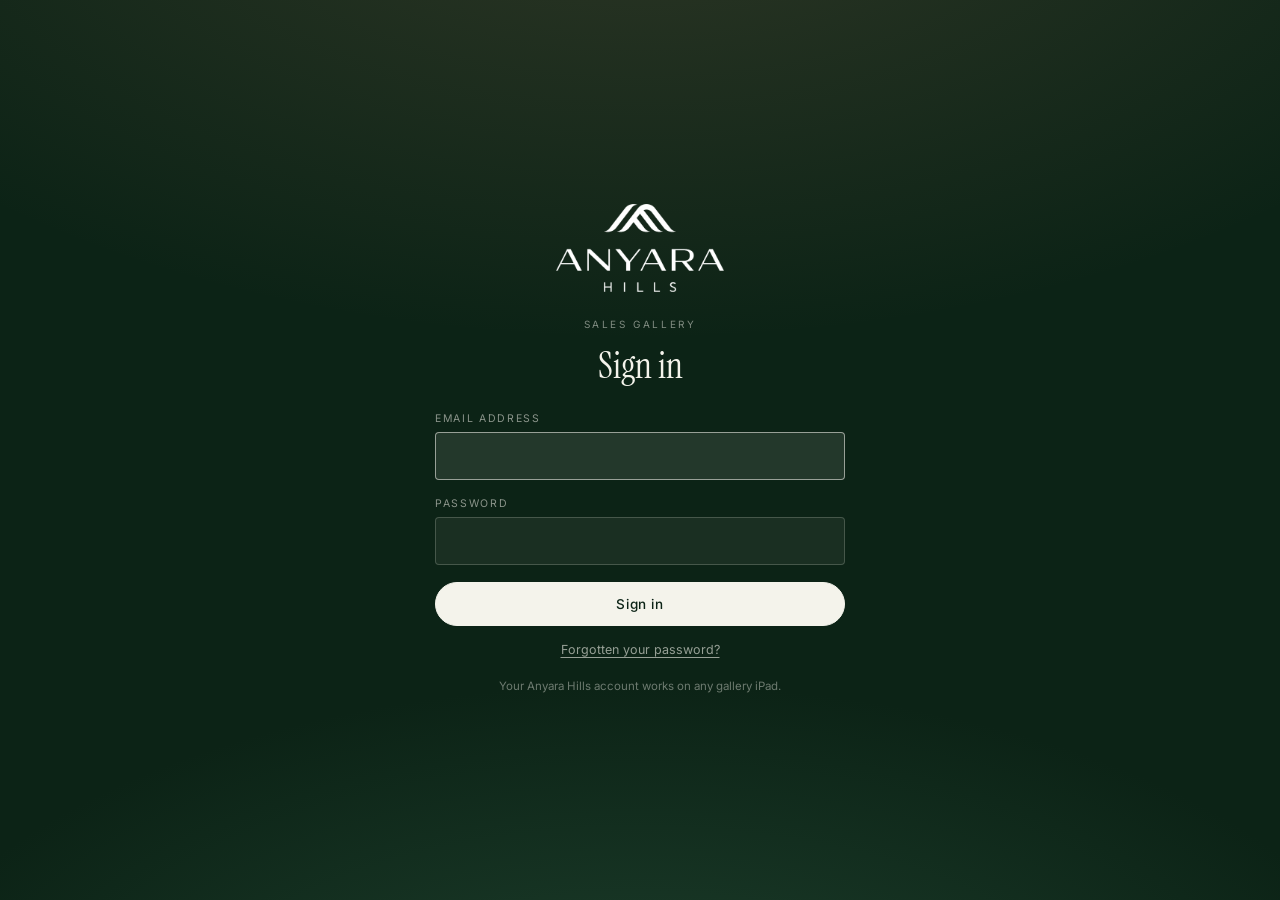
==== commit 34b4ad30: "Use the high-resolution Anyara Hills logo throughout The logo assets were 135x71, which looked soft " ====
--- a/index.html
+++ b/index.html
@@ -22,7 +22,7 @@
   <div class="gate-wash"></div>
 
   <form class="gate-card" id="gateSignIn" novalidate>
-    <img src="assets/logo-black.png" alt="Anyara Hills" class="gate-logo">
+    <img src="assets/logo-white.png" alt="Anyara Hills" class="gate-logo">
     <p class="gate-kicker">Sales Gallery</p>
     <h1 class="gate-title">Sign in</h1>
     <label>Email address
@@ -41,7 +41,7 @@
   </form>
 
   <form class="gate-card" id="gateChange" hidden novalidate>
-    <img src="assets/logo-black.png" alt="Anyara Hills" class="gate-logo">
+    <img src="assets/logo-white.png" alt="Anyara Hills" class="gate-logo">
     <p class="gate-kicker">Sales Gallery</p>
     <h1 class="gate-title">Choose a password</h1>
     <p class="gate-lede" id="gChangeLede">Set your own before you continue.</p>
@@ -63,7 +63,7 @@
   <!-- ============ NAV RAIL ============ -->
   <nav id="rail" aria-label="Sections">
     <div class="rail-mark">
-      <img src="assets/logo-black.png" alt="Anyara Hills" class="rail-logo">
+      <img src="assets/logo-white.png" alt="Anyara Hills" class="rail-logo">
     </div>
     <div class="rail-items" id="railItems"></div>
     <button class="rail-session" id="btnSession">Session</button>
@@ -76,7 +76,7 @@
     <section class="scene cover" data-scene="cover">
       <div class="cover-wash"></div>
       <div class="cover-inner">
-        <img src="assets/logo-black.png" alt="Anyara Hills" class="cover-logo">
+        <img src="assets/logo-white.png" alt="Anyara Hills" class="cover-logo">
         <p class="cover-tag">For Those Who Live The Extraordinary</p>
         <div class="cover-rule"></div>
         <p class="cover-sub">A private hillside address shaped by nature,<br>architecture and refined long-term living.</p>
@@ -304,10 +304,24 @@
       </div>
     </section>
 
+    <!-- ---------- GALLERY ---------- -->
+    <section class="scene" data-scene="gallery">
+      <header class="scene-head">
+        <span class="eyebrow">06 — The Gallery</span>
+        <h1>See it for yourself.</h1>
+        <p class="lede">The estate, the architecture and the life it is built for.</p>
+      </header>
+      <div class="scene-body">
+        <div id="galleryAlbums"></div>
+        <p class="fine" id="galleryEmpty" hidden>No photographs have been added yet. Your admin can
+        upload them from the Pricing Admin console.</p>
+      </div>
+    </section>
+
     <!-- ---------- OWNERSHIP ---------- -->
     <section class="scene" data-scene="ownership">
       <header class="scene-head">
-        <span class="eyebrow">06 — Ownership</span>
+        <span class="eyebrow">07 — Ownership</span>
         <h1>What ownership involves.</h1>
         <p class="lede">Clear, stated terms — the questions guests ask most often, answered plainly.</p>
       </header>
@@ -390,8 +404,21 @@
           <fieldset class="fs">
             <legend>Pricing</legend>
             <label>List price (RM)<input type="text" id="fList" inputmode="decimal" class="js-num" placeholder="6,043,750"></label>
-            <label>Anyara Privilege Entitlement (RM)<input type="text" id="fPrivilege" inputmode="decimal" class="js-num" placeholder="1,808,750"></label>
+
+            <label class="tick">
+              <input type="checkbox" id="fPrivilegeOn" checked>
+              <span>Apply Anyara Privilege Entitlement</span>
+            </label>
+            <label class="indent">Anyara Privilege Entitlement (RM)<input type="text" id="fPrivilege" inputmode="decimal" class="js-num" placeholder="1,808,750"></label>
+
+            <label class="tick">
+              <input type="checkbox" id="fSpecialOn">
+              <span>Apply special discount</span>
+            </label>
+            <label class="indent">Special discount (RM)<input type="text" id="fSpecial" inputmode="decimal" class="js-num" placeholder="600,000"></label>
+
             <label class="ro">Nett SPA price<output id="oNett">—</output></label>
+            <p class="warn-inline" id="nettWarning" hidden></p>
             <label class="ro">Nett price psf<output id="oPsf">—</output></label>
           </fieldset>
 
@@ -443,24 +470,14 @@
         </header>
 
         <section class="doc-block">
-          <h2>Prepared for</h2>
-          <table class="doc-table doc-table-kv">
-            <tbody>
-              <tr><th>Name</th><td id="pGuest">—</td></tr>
-              <tr><th>Your Anyara Hills Advisor</th><td id="pAdvisor">—</td></tr>
-              <tr><th>Date of Visit</th><td id="pDate">—</td></tr>
-            </tbody>
-          </table>
-        </section>
-
-        <section class="doc-block">
           <h2>Your lot &amp; pricing</h2>
           <table class="doc-table doc-table-kv">
             <tbody>
               <tr><th>Lot No.</th><td id="pLot">—</td></tr>
               <tr><th>Land Size</th><td id="pSize">—</td></tr>
               <tr><th>List Price</th><td id="pList">—</td></tr>
-              <tr class="is-credit"><th>Anyara Privilege Entitlement</th><td id="pPriv">—</td></tr>
+              <tr class="is-credit" id="pPrivRow"><th>Anyara Privilege Entitlement</th><td id="pPriv">—</td></tr>
+              <tr class="is-credit" id="pSpecialRow"><th>Special Discount</th><td id="pSpecial">—</td></tr>
               <tr class="is-total"><th>Nett SPA Price</th><td id="pNett">—</td></tr>
               <tr><th>Nett Price (PSF)</th><td id="pPsf">—</td></tr>
             </tbody>
@@ -473,24 +490,12 @@
             <thead><tr><th>Privilege</th><th>Detail</th><th class="ta-r">Value</th></tr></thead>
             <tbody id="pPrivBody"></tbody>
           </table>
-          <p class="doc-fine">* Terms and conditions apply. The stated maintenance value is the total
-          waived cost across the full 10-year period, based on the maintenance and operator charges
-          applicable to this lot.</p>
+          <p class="doc-fine">* Terms and conditions apply. The maintenance value is the total waived across the full 10-year period.</p>
         </section>
 
         <section class="doc-block">
-          <h2>Your payment options</h2>
-          <p class="doc-lead">We recommend structuring your purchase through panel bank financing for the greatest flexibility.</p>
-          <table class="doc-table">
-            <thead><tr><th>Option</th><th>Structure</th><th class="ta-r">Nett Price</th></tr></thead>
-            <tbody>
-              <tr><td>1. Standard Terms</td><td>Payment per the standard Sale and Purchase Agreement schedule</td><td class="ta-r" id="pOpt1">—</td></tr>
-              <tr><td>2. Bank Financing</td><td>Financed via our panel banks, subject to your eligibility and bank approval</td><td class="ta-r" id="pOpt2">—</td></tr>
-            </tbody>
-          </table>
-          <p class="doc-fine">Additional payment structures may be available on request. Please speak with your Anyara Hills Advisor.</p>
-
-          <h3 class="doc-h3">Indicative monthly instalment (bank financing)</h3>
+          <h2>Indicative monthly instalment</h2>
+          <p class="doc-lead">Based on panel bank financing, subject to your eligibility and bank approval.</p>
           <table class="doc-table doc-table-kv">
             <tbody>
               <tr><th id="pLoanLabel">Loan Quantum</th><td id="pLoan">—</td></tr>
@@ -500,9 +505,7 @@
               <tr class="is-total"><th>Indicative Monthly Instalment</th><td id="pMonthly">—</td></tr>
             </tbody>
           </table>
-          <p class="doc-fine">This illustration is indicative only, based on a standard amortising schedule. Your
-          actual margin of finance, interest rate and approved loan quantum will be subject to your credit
-          assessment and approval by the respective panel bank.</p>
+          <p class="doc-fine">Indicative only, on a standard amortising schedule. Your margin of finance, rate and approved loan quantum are subject to the panel bank’s assessment.</p>
         </section>
 
         <section class="doc-block doc-validity">
@@ -544,6 +547,15 @@
     </section>
 
   </main>
+</div>
+
+<!-- ============ LIGHTBOX ============ -->
+<div class="lightbox" id="lightbox" hidden>
+  <button class="lb-close" id="lbClose" aria-label="Close">×</button>
+  <button class="lb-nav lb-prev" id="lbPrev" aria-label="Previous">‹</button>
+  <img class="lb-img" id="lbImg" alt="">
+  <button class="lb-nav lb-next" id="lbNext" aria-label="Next">›</button>
+  <p class="lb-caption" id="lbCaption"></p>
 </div>
 
 <!-- ============ SESSION SHEET ============ -->
--- a/styles.css
+++ b/styles.css
@@ -59,7 +59,7 @@
   gap:14px;
 }
 .rail-mark{padding:4px 0 12px}
-.rail-logo{width:52px;filter:brightness(0) invert(1);opacity:.94}
+.rail-logo{width:52px;opacity:.94}
 .rail-items{
   flex:1;
   width:100%;
@@ -169,7 +169,6 @@
 .cover-inner{position:relative;padding:0 40px;max-width:640px}
 .cover-logo{
   width:min(238px,44vw);margin:0 auto 30px;
-  filter:brightness(0) invert(1);
 }
 .cover-tag{
   font-family:var(--serif);font-style:italic;
@@ -429,6 +428,27 @@
   font-family:var(--serif);font-size:22px;padding-top:4px;
 }
 .fs label.ro.accent output{color:var(--clay);font-size:27px}
+/* discount toggles */
+.fs label.tick{
+  flex-direction:row;align-items:center;gap:10px;
+  margin-top:18px;margin-bottom:-4px;
+  text-transform:none;letter-spacing:normal;
+  font-size:14px;color:var(--green);cursor:pointer;
+}
+.fs label.tick input[type="checkbox"]{
+  /* .fs input sets appearance:none for the text fields, which also strips the
+     tick out of a checkbox — put the native control back. */
+  -webkit-appearance:checkbox;appearance:auto;
+  width:19px;height:19px;flex:0 0 19px;margin:0;padding:0;
+  border:0;border-bottom:0;background:none;border-radius:0;
+  accent-color:var(--green-3);cursor:pointer;
+}
+.fs label.indent{padding-left:29px}
+.warn-inline{
+  margin:8px 0 0;padding-left:2px;
+  font-size:12.5px;line-height:1.5;color:#8c3b2c;
+}
+
 .fs .inline-lab{
   flex-direction:row;align-items:baseline;gap:8px;
   text-transform:none;letter-spacing:normal;font-size:14.5px;color:#454b44;
@@ -583,6 +603,68 @@
 .sheet-actions{display:flex;flex-direction:column;gap:11px;margin:30px 0 18px}
 .sheet-actions .btn{background:var(--green);color:var(--ivory);border-color:var(--green)}
 
+/* ---------- gallery ---------- */
+.gallery-album-title{margin-top:34px}
+.gallery-album-title:first-child{margin-top:0}
+.gallery-grid{
+  display:grid;grid-template-columns:repeat(auto-fill,minmax(248px,1fr));gap:14px;
+  /* let each card be its own height — otherwise an uncaptioned photo is
+     stretched to match a captioned neighbour and shows a blank strip */
+  align-items:start;
+}
+.gphoto{
+  margin:0;border-radius:4px;overflow:hidden;background:#e6e4d8;
+  cursor:pointer;-webkit-tap-highlight-color:transparent;
+  border:1px solid var(--line-soft);
+}
+.gphoto img{
+  width:100%;display:block;object-fit:cover;
+  aspect-ratio:3/2;                       /* until the real ratio is known */
+  transition:transform .5s var(--ease);
+}
+.gphoto:hover img{transform:scale(1.03)}
+.gphoto figcaption{
+  padding:10px 13px;font-size:12.5px;line-height:1.45;
+  color:var(--stone);background:#fbfaf5;
+}
+
+/* ---------- lightbox ---------- */
+.lightbox{
+  position:fixed;inset:0;z-index:60;
+  background:rgba(12,35,22,.95);
+  display:flex;align-items:center;justify-content:center;
+  padding:clamp(20px,5vh,64px);
+}
+.lb-img{
+  max-width:100%;max-height:100%;
+  object-fit:contain;border-radius:2px;
+  box-shadow:0 24px 70px rgba(0,0,0,.45);
+}
+.lb-caption{
+  position:absolute;bottom:calc(18px + env(safe-area-inset-bottom));left:0;right:0;
+  text-align:center;margin:0;padding:0 70px;
+  font-size:13.5px;color:rgba(244,243,235,.78);
+}
+.lb-close,.lb-nav{
+  position:absolute;appearance:none;border:0;cursor:pointer;
+  background:rgba(244,243,235,.1);color:var(--ivory);
+  border-radius:999px;line-height:1;
+  transition:background .18s var(--ease);
+}
+.lb-close:hover,.lb-nav:hover{background:rgba(244,243,235,.24)}
+.lb-close{
+  top:calc(16px + env(safe-area-inset-top));right:20px;
+  width:44px;height:44px;font-size:26px;
+}
+.lb-nav{top:50%;transform:translateY(-50%);width:52px;height:52px;font-size:30px}
+.lb-prev{left:16px}
+.lb-next{right:16px}
+
+@media (max-width:680px){
+  .gallery-grid{grid-template-columns:repeat(auto-fill,minmax(150px,1fr))}
+  .lb-nav{width:42px;height:42px;font-size:24px}
+}
+
 /* ---------- sign-in gate ---------- */
 body.is-locked{overflow:hidden}
 .gate{
@@ -604,7 +686,7 @@
   display:flex;flex-direction:column;
   text-align:center;
 }
-.gate-logo{width:168px;margin:0 auto 24px;filter:brightness(0) invert(1)}
+.gate-logo{width:168px;margin:0 auto 24px}
 .gate-kicker{
   font-size:10px;letter-spacing:.26em;text-transform:uppercase;
   color:rgba(244,243,235,.5);margin:0 0 14px;
@@ -715,8 +797,11 @@
 
 /* ---------- print: the proposal only ---------- */
 @media print{
-  @page{size:A4;margin:14mm}
+  @page{size:A4;margin:12mm}
   html,body{height:auto;background:#fff}
+  /* iOS inflates text when it thinks a column is narrow; that silently made
+     the proposal taller on iPad than on a desktop browser. */
+  html{-webkit-text-size-adjust:none;text-size-adjust:none}
   #app{display:block;height:auto;overflow:visible}
   #rail,.no-print,.sheet,.sheet-scrim{display:none!important}
   #stage{overflow:visible;position:static}
@@ -725,37 +810,46 @@
     display:block!important;position:static;opacity:1;visibility:visible;
     transform:none;overflow:visible;background:#fff;padding:0;
   }
+  /* Fixed width, not 100%. The printable width differs between engines — iPad
+     Safari lays out narrower than desktop Chrome — so a percentage width means
+     different line wrapping and therefore a different height on each device.
+     Pinning it makes the page identical everywhere; anything narrower than
+     this scales the whole sheet down rather than reflowing it. */
   .doc{
-    width:100%;max-width:none;margin:0;padding:0;
+    width:660px;max-width:none;margin:0 auto;padding:0;
     box-shadow:none;border-radius:0;
   }
   /* ---- fit the whole proposal on one A4 sheet ----
      A client gets a single page, not four. Everything below is compression:
      tighter type, tighter rows, no decorative whitespace. Kept proportional
      so it still reads as the same document, only smaller. */
-  .doc-head{padding-bottom:9px;margin-bottom:11px}
-  .doc-logo{width:78px;margin-bottom:7px}
-  .doc-kicker{font-size:6.5pt;letter-spacing:.3em;margin-bottom:6px}
+  .doc-head{padding-bottom:8px;margin-bottom:10px}
+  .doc-logo{width:70px;margin-bottom:6px}
+  .doc-kicker{font-size:7pt;letter-spacing:.3em;margin-bottom:6px}
   .doc-title{font-size:19pt;margin-bottom:3px}
-  .doc-sub{font-size:7.5pt}
-
-  .doc-block{page-break-inside:avoid;margin-bottom:6px}
-  .doc-block h2{font-size:7pt;letter-spacing:.18em;margin-bottom:5px;padding-bottom:3px}
-  .doc-h3{font-size:10.5pt;margin:9px 0 4px}
-  .doc-lead{font-size:8pt;margin-bottom:5px}
-
-  .doc-table{font-size:8pt}
-  .doc-table th,.doc-table td{padding:2px 8px;line-height:1.3}
-  .doc-table thead th{font-size:6.5pt;letter-spacing:.12em}
-  .doc-table tr.is-total td{font-size:12pt}
-  .doc-fine{font-size:6.5pt;line-height:1.4;margin-top:5px}
-  .doc-validity p{font-size:8pt}
+  .doc-sub{font-size:9pt}
+
+  /* flow, do not jump: a whole block moving to page two is what left
+     page one two-thirds empty */
+  .doc-block{margin-bottom:8px}
+  .doc-table tr{page-break-inside:avoid}
+  .doc-table thead{display:table-header-group}
+  .doc-block h2{font-size:9pt;letter-spacing:.18em;margin-bottom:6px;padding-bottom:5px}
+  .doc-h3{font-size:15pt;margin:16px 0 8px}
+  .doc-lead{font-size:10pt;margin-bottom:7px}
+
+  .doc-table{font-size:11pt}
+  .doc-table th,.doc-table td{padding:3px 13px;line-height:1.3}
+  .doc-table thead th{font-size:9.5pt;letter-spacing:.14em}
+  .doc-table tr.is-total td{font-size:15pt}
+  .doc-fine{font-size:8pt;line-height:1.35;margin-top:7px}
+  .doc-validity p{font-size:10pt}
 
   .doc-foot{
     page-break-inside:avoid;
-    margin-top:12px;padding-top:9px;
-    font-size:7pt;line-height:1.5;
+    margin-top:11px;padding-top:9px;
+    font-size:8pt;line-height:1.45;
   }
-  .doc-foot strong{font-size:7.5pt}
-  .doc-dev{margin-top:3px}
-}
+  .doc-foot strong{font-size:10pt}
+  .doc-dev{margin-top:5px}
+}
